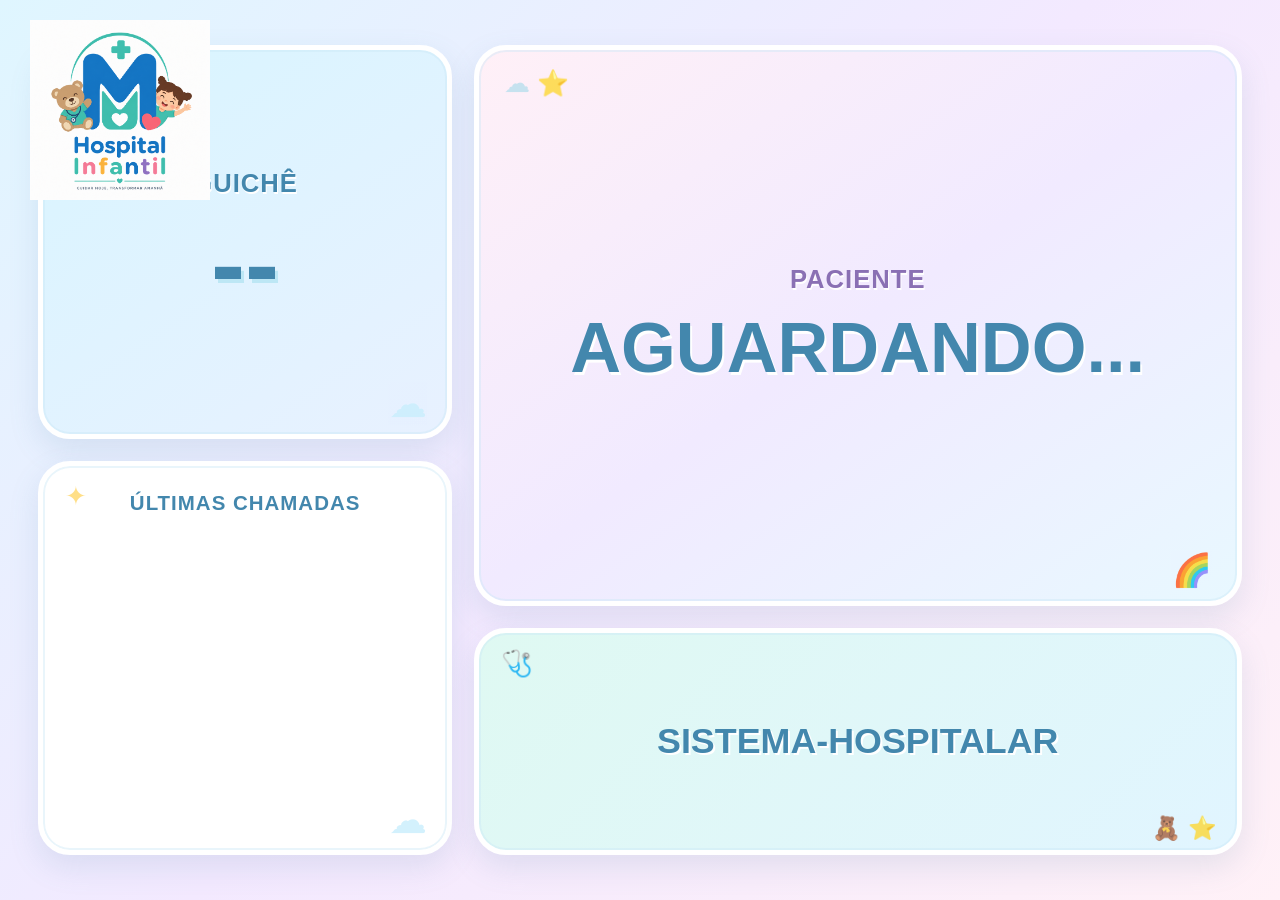
==== frontend/tv.html @ 7ad44463 "Add files via upload" ====
<!DOCTYPE html>
<html lang="en">
<head>
    <meta charset="UTF-8">
    <meta name="viewport" content="width=device-width, initial-scale=1.0">
    <title>Mídia Indor - TV</title>
    <style>

* {
    box-sizing: border-box;
    margin: 0;
    padding: 0;
    font-family: "Arial Rounded MT Bold", Arial, sans-serif;
}

body {
    background:
        radial-gradient(circle at 10% 20%, #ffffff 0 30px, transparent 31px),
        radial-gradient(circle at 90% 15%, #ffffff 0 25px, transparent 26px),
        linear-gradient(135deg, #dff6ff, #f3e9ff, #fff1f7);

    display: flex;
    justify-content: center;
    align-items: center;

    width: 100vw;
    height: 100vh;

    overflow: hidden;
}

/* =========================
   LAYOUT
========================= */

.tv-container {
    display: flex;
    width: 94vw;
    height: 90vh;
    gap: 22px;
}

.left-panel {
    display: flex;
    flex-direction: column;
    width: 35%;
    gap: 22px;
}

.right-panel {
    display: flex;
    flex-direction: column;
    width: 65%;
    gap: 22px;
}

/* =========================
   CARDS
========================= */

.box {
    position: relative;

    background: rgba(255, 255, 255, 0.96);

    border: 5px solid white;
    border-radius: 32px;

    padding: 25px;

    display: flex;
    flex-direction: column;
    justify-content: center;
    align-items: center;

    text-align: center;

    box-shadow:
        0 12px 30px rgba(86, 137, 170, 0.15),
        inset 0 0 0 2px rgba(200, 230, 245, 0.4);

    overflow: hidden;
}

/* =========================
   DECORAÇÕES
========================= */

.box::before {
    content: "✦";
    position: absolute;
    top: 15px;
    left: 22px;

    color: #ffd76a;
    font-size: 2vw;

    opacity: 0.8;
}

.box::after {
    content: "☁";
    position: absolute;
    bottom: 8px;
    right: 20px;

    color: #c9eefd;
    font-size: 3vw;

    opacity: 0.8;
}

/* =========================
   TÍTULOS
========================= */

.box-title {
    color: #4387ad;

    font-size: 2vw;
    font-weight: 900;

    text-transform: uppercase;

    margin-bottom: 15px;

    letter-spacing: 1px;

    text-shadow: 1px 2px 0 white;
}

/* =========================
   GUICHÊ
========================= */

.local-box {
    flex: 1;

    background:
        linear-gradient(
            145deg,
            #d8f5ff,
            #e8f1ff
        );
}

.local-box::before {
    content: "🧸";
    font-size: 2.5vw;
}

.local-number {
    color: #4387ad;

    font-size: 8vw;
    font-weight: 900;

    line-height: 1;

    text-shadow:
        3px 4px 0 #bde7f5;
}

.local-type {
    color: #6791a6;

    font-size: 1.8vw;
    font-weight: bold;

    margin-top: 8px;
}

/* =========================
   HISTÓRICO
========================= */

.history-box {
    flex: 1;

    justify-content: flex-start;
    align-items: stretch;

    background: #ffffff;
}

.history-box .box-title {
    font-size: 1.6vw;
    align-self: center;
}

#history-list {
    list-style: none;

    width: 100%;

    color: #557c91;

    font-size: 1.35vw;

    font-weight: bold;

    text-align: left;
}

#history-list li {
    position: relative;

    margin-bottom: 10px;

    padding: 12px 15px 12px 45px;

    border-radius: 18px;

    background: #f3faff;

    box-shadow: 0 3px 8px rgba(100, 150, 180, 0.08);
}

#history-list li::before {
    content: "⭐";

    position: absolute;

    left: 12px;
    top: 50%;

    transform: translateY(-50%);

    font-size: 1.2vw;
}

/* =========================
   PACIENTE
========================= */

.patient-box {
    flex: 3;

    background:
        linear-gradient(
            145deg,
            #fff0f7,
            #f1eaff,
            #e8f8ff
        );
}

/* balõezinhos */

.patient-box::before {
    content: "☁  ⭐";
    top: 18px;
    left: 25px;

    color: #b9dfee;
    font-size: 2vw;
}

.patient-box::after {
    content: "🌈";

    bottom: 12px;
    right: 25px;

    font-size: 2.5vw;
}

/* título */

.patient-box .box-title {
    color: #8a70b4;
}

/* nome */

.paciente-name {
    color: #4387ad;

    font-size: 5.5vw;

    font-weight: 900;

    line-height: 1.1;

    word-break: break-word;

    text-shadow:
        2px 3px 0 white;

    max-width: 95%;
}

/* =========================
   SISTEMA HOSPITALAR
========================= */

.logo-box {
    flex: 1;

    background:
        linear-gradient(
            135deg,
            #dff9f2,
            #e1f5ff
        );
}

.logo-text {
    color: #4387ad;

    font-size: 2.8vw;

    font-weight: 900;

    text-transform: uppercase;

    text-shadow:
        2px 2px 0 white;
}

.logo-box::before {
    content: "🩺";
    font-size: 2vw;
}

.logo-box::after {
    content: "🧸 ⭐";
    font-size: 1.8vw;
}

/* =========================
   ANIMAÇÃO DA CHAMADA
========================= */

@keyframes flash {

    0% {
        transform: scale(1);
    }

    30% {
        transform: scale(1.03);
    }

    60% {
        transform: scale(0.99);
    }

    100% {
        transform: scale(1);
    }
}

.flash {
    animation: flash 0.5s ease 3;
}
.logo-tv {
    position: absolute;
    top: 20px;
    left: 30px;
    z-index: 10;
}

.logo-tv img {
    width: 180px;
    height: auto;
}

      
    </style>
</head>
<body>
    
    <div class="logo-tv">
    <img src="img/logo-hospital.png" alt="Hospital Infantil">
    </div>
    <div class="tv-container">

        <div class="left-panel">

            <div class="box local-box">
                <div class="box-title" id="local-tipo">GUICHÊ</div>
                <div class="local-number" id="local-numero">--</div>
            </div>

            <div class="box history-box">
                <div class="box-title">ÚLTIMAS CHAMADAS</div>
                <ul id="history-list"></ul>
            </div>

        </div>

        <div class="right-panel">

            <div class="box patient-box">
                <div class="box-title">PACIENTE</div>
                <div class="paciente-name" id="paciente-name">
                    AGUARDANDO...
                </div>
            </div>

            <div class="box logo-box">
                <div class="logo-text">Sistema-Hospitalar</div>
            </div>

        </div>

    </div>
   
   <script>
     let ultimoId = null;
     //função para buscar a chamada atual e o historico da tv ao mesmo tempo real
     function atualizar(){
        fetch("/tv/chamada")
        .then(r => r.json())
        .then(data => {
            const chamada = data.chamada;
            const historico = data.historico || [];
        
        if(chamada){
    document.getElementById("local-tipo").innerText =
        chamada.localTipo || "GUICHÊ";

    document.getElementById("local-numero").innerText =
        chamada.localNumero || "--";

    document.getElementById("paciente-name").innerText =
        chamada.paciente || "AGUARDANDO...";

    if (chamada.id !== ultimoId) {
        ultimoId = chamada.id;

        const patientBox = document.querySelector(".patient-box");

        patientBox.classList.remove("flash");

        void patientBox.offsetWidth;

        patientBox.classList.add("flash");
    }
}


        const list = document.getElementById("history-list");
        list.innerHTML = "";
        historico.slice(0, 4).forEach(h => {
            const li = document.createElement("li");
            const tipo = h.localTipo ? h.localTipo.substring(0,4) : "GUIC";
            li.innerText = `${tipo}. ${h.localNumero} - ${h.paciente}`;
            list.appendChild(li);
        });
      })

      .catch(err => console.log("Erro ao buscar chamada:", err));
     }

     //Polling a cada 2 segundos
     atualizar();
     setInterval(atualizar, 2000);
   </script>

    
</body>
</html>
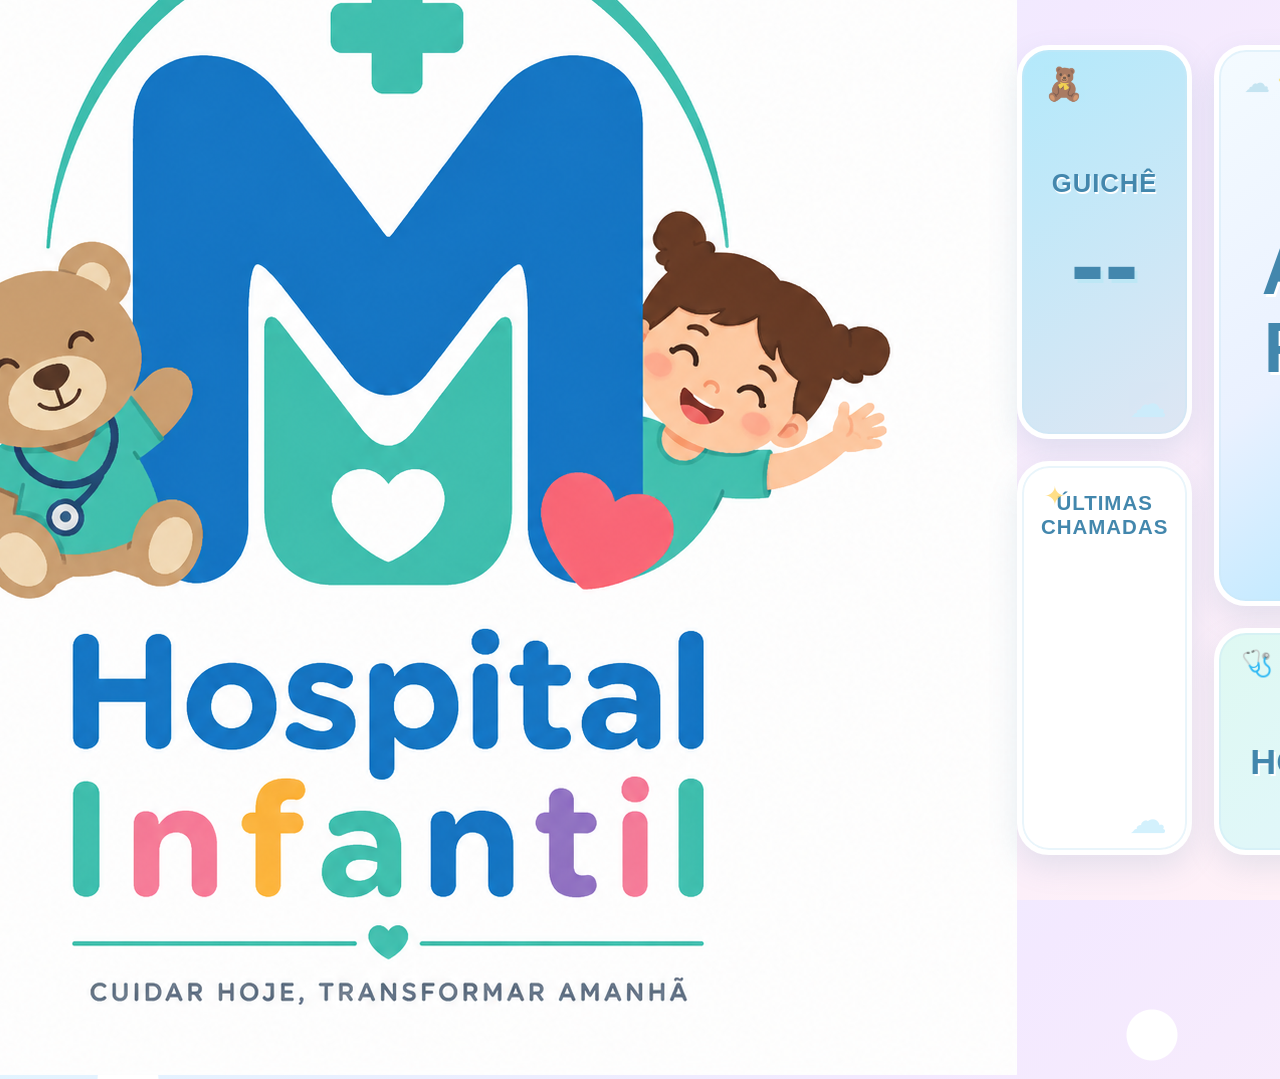
==== commit b8f5e4e9: "Update tv.html" ====
--- a/frontend/tv.html
+++ b/frontend/tv.html
@@ -139,8 +139,8 @@
     background:
         linear-gradient(
             145deg,
-            #d8f5ff,
-            #e8f1ff
+            #b3e9fb,
+            #dee6f3
         );
 }
 
@@ -239,9 +239,9 @@
     background:
         linear-gradient(
             145deg,
-            #fff0f7,
-            #f1eaff,
-            #e8f8ff
+            #f4fbff,
+            #eaf1ff,
+            #aae5ff
         );
 }
 
@@ -354,16 +354,24 @@
 .flash {
     animation: flash 0.5s ease 3;
 }
-.logo-tv {
-    position: absolute;
-    top: 20px;
-    left: 30px;
-    z-index: 10;
-}
-
-.logo-tv img {
-    width: 180px;
-    height: auto;
+.logo-text {
+    display: flex;
+    align-items: center;
+    justify-content: center;
+    gap: 15px;
+
+    color: #4387ad;
+    font-size: 2.8vw;
+    font-weight: 900;
+    text-transform: uppercase;
+
+    text-shadow: 2px 2px 0 white;
+}
+
+.logo-text img {
+    width: 90px;
+    height: 90px;
+    object-fit: contain;
 }
 
       
@@ -461,4 +469,4 @@
 
     
 </body>
-</html>+</html>
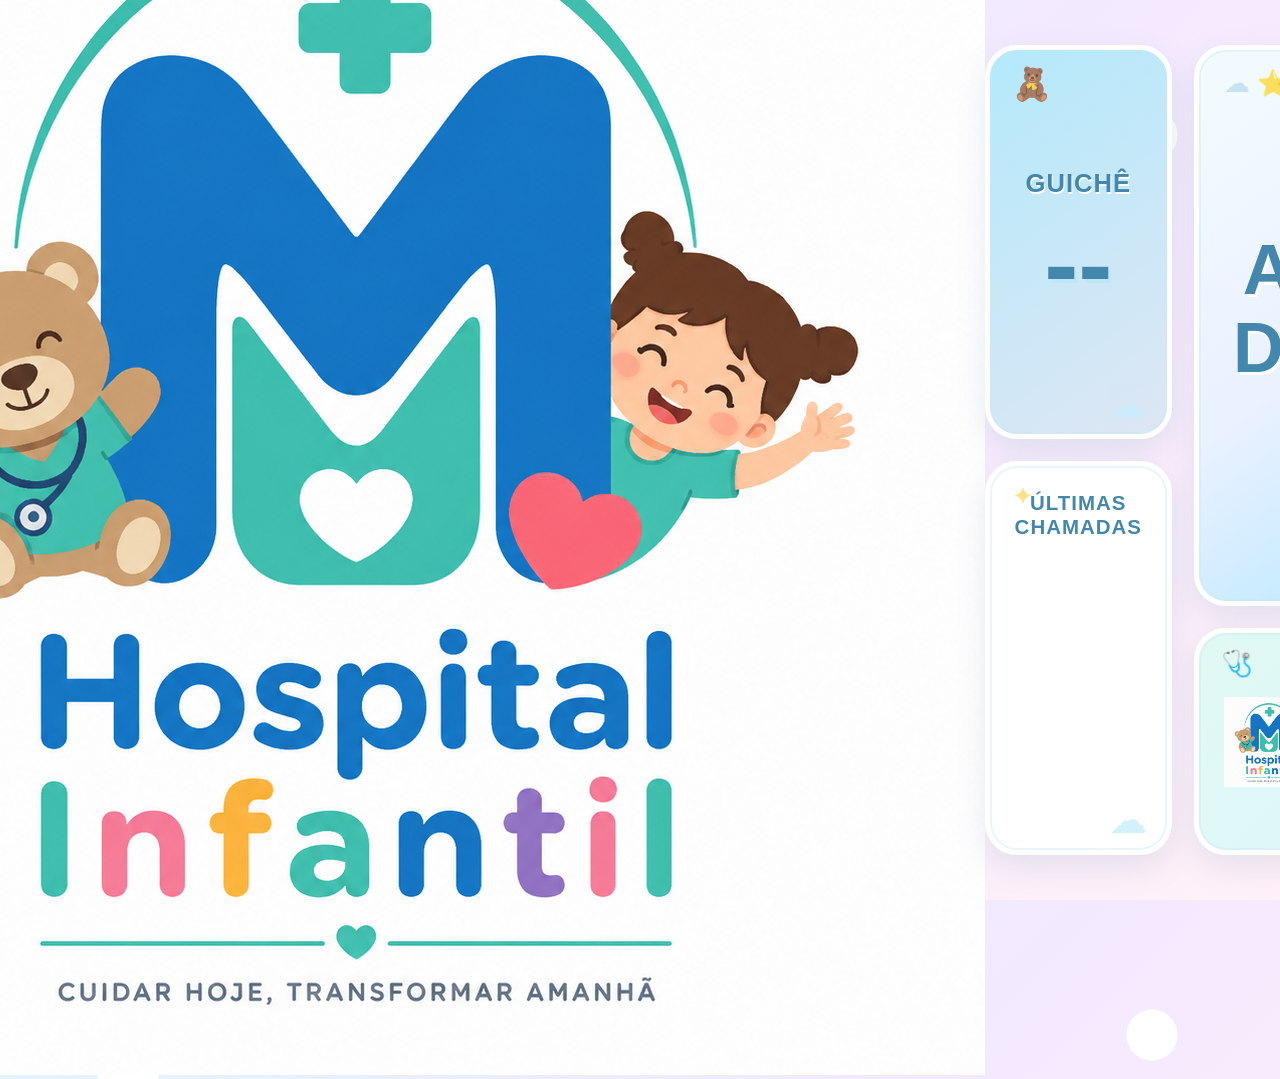
==== commit 032bf44c: "Update tv.html" ====
--- a/frontend/tv.html
+++ b/frontend/tv.html
@@ -407,9 +407,12 @@
                 </div>
             </div>
 
-            <div class="box logo-box">
-                <div class="logo-text">Sistema-Hospitalar</div>
-            </div>
+<div class="box logo-box">
+    <div class="logo-text">
+        <img src="img/logo-hospital.png" alt="Logo do Hospital">
+        <span>Hospital-Infantil M+</span>
+    </div>
+</div>
 
         </div>
 
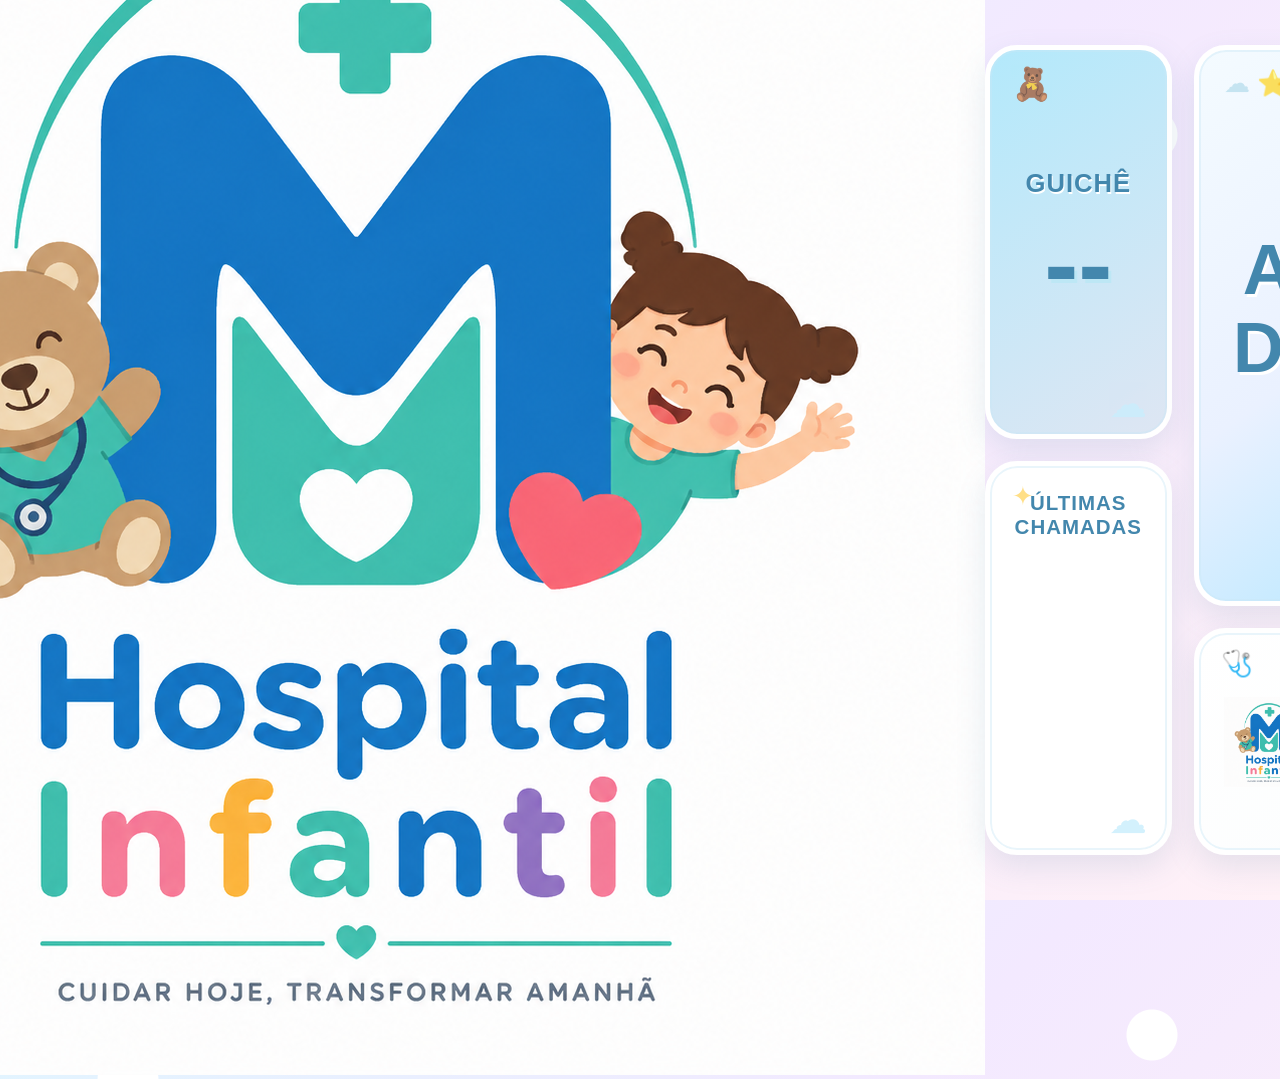
==== commit dadf769d: "Update tv.html" ====
--- a/frontend/tv.html
+++ b/frontend/tv.html
@@ -300,8 +300,8 @@
     background:
         linear-gradient(
             135deg,
-            #dff9f2,
-            #e1f5ff
+            #ffffff,
+            #fafcfd
         );
 }
 
@@ -373,6 +373,7 @@
     height: 90px;
     object-fit: contain;
 }
+
 
       
     </style>
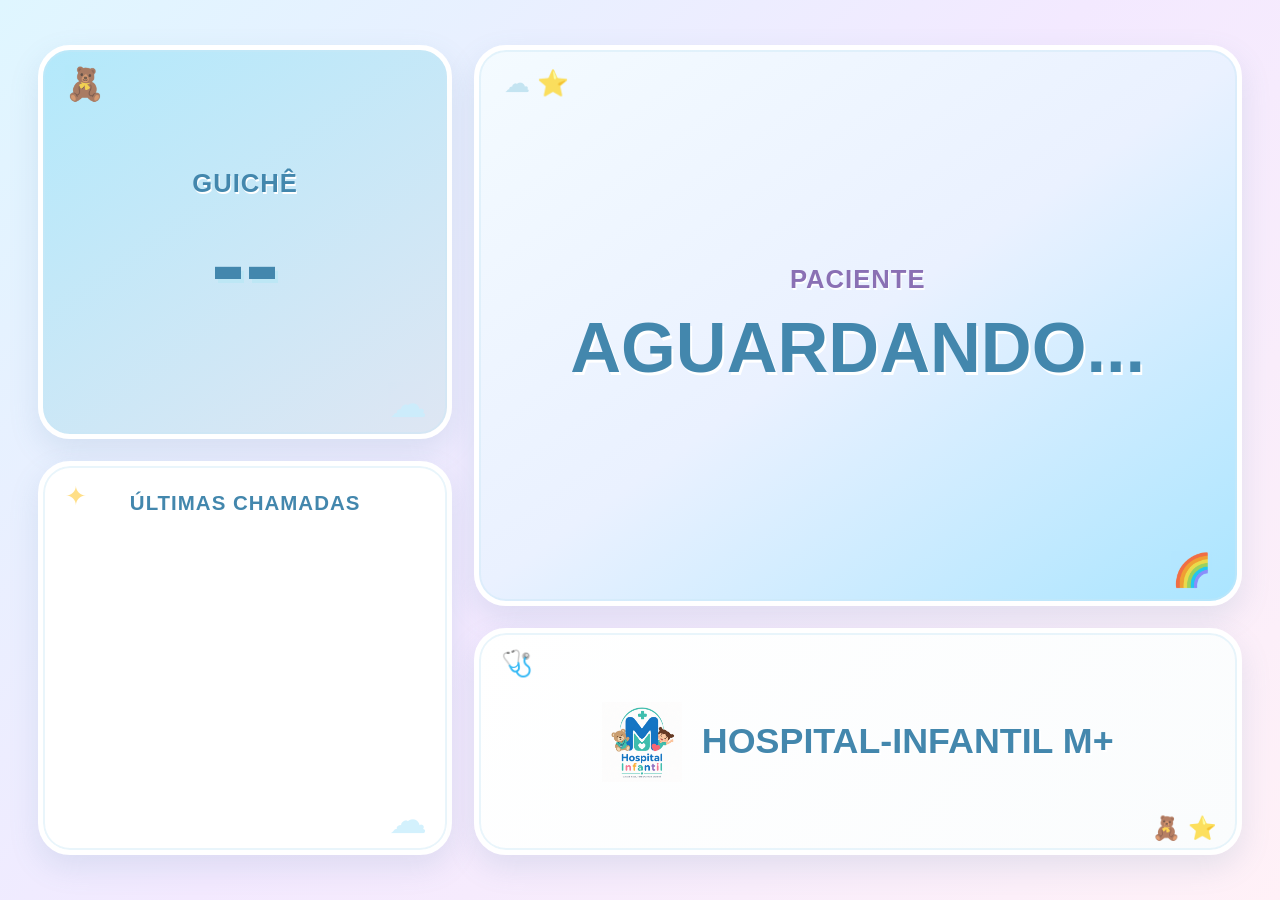
==== commit 9cfb8e99: "Update tv.html" ====
--- a/frontend/tv.html
+++ b/frontend/tv.html
@@ -1,476 +1,690 @@
 <!DOCTYPE html>
-<html lang="en">
+<html lang="pt-BR">
 <head>
     <meta charset="UTF-8">
     <meta name="viewport" content="width=device-width, initial-scale=1.0">
-    <title>Mídia Indor - TV</title>
+
+    <title>Mídia Indoor - TV</title>
+
     <style>
 
-* {
-    box-sizing: border-box;
-    margin: 0;
-    padding: 0;
-    font-family: "Arial Rounded MT Bold", Arial, sans-serif;
-}
-
-body {
-    background:
-        radial-gradient(circle at 10% 20%, #ffffff 0 30px, transparent 31px),
-        radial-gradient(circle at 90% 15%, #ffffff 0 25px, transparent 26px),
-        linear-gradient(135deg, #dff6ff, #f3e9ff, #fff1f7);
-
-    display: flex;
-    justify-content: center;
-    align-items: center;
-
-    width: 100vw;
-    height: 100vh;
-
-    overflow: hidden;
-}
-
-/* =========================
-   LAYOUT
-========================= */
-
-.tv-container {
-    display: flex;
-    width: 94vw;
-    height: 90vh;
-    gap: 22px;
-}
-
-.left-panel {
-    display: flex;
-    flex-direction: column;
-    width: 35%;
-    gap: 22px;
-}
-
-.right-panel {
-    display: flex;
-    flex-direction: column;
-    width: 65%;
-    gap: 22px;
-}
-
-/* =========================
-   CARDS
-========================= */
-
-.box {
-    position: relative;
-
-    background: rgba(255, 255, 255, 0.96);
-
-    border: 5px solid white;
-    border-radius: 32px;
-
-    padding: 25px;
-
-    display: flex;
-    flex-direction: column;
-    justify-content: center;
-    align-items: center;
-
-    text-align: center;
-
-    box-shadow:
-        0 12px 30px rgba(86, 137, 170, 0.15),
-        inset 0 0 0 2px rgba(200, 230, 245, 0.4);
-
-    overflow: hidden;
-}
-
-/* =========================
-   DECORAÇÕES
-========================= */
-
-.box::before {
-    content: "✦";
-    position: absolute;
-    top: 15px;
-    left: 22px;
-
-    color: #ffd76a;
-    font-size: 2vw;
-
-    opacity: 0.8;
-}
-
-.box::after {
-    content: "☁";
-    position: absolute;
-    bottom: 8px;
-    right: 20px;
-
-    color: #c9eefd;
-    font-size: 3vw;
-
-    opacity: 0.8;
-}
-
-/* =========================
-   TÍTULOS
-========================= */
-
-.box-title {
-    color: #4387ad;
-
-    font-size: 2vw;
-    font-weight: 900;
-
-    text-transform: uppercase;
-
-    margin-bottom: 15px;
-
-    letter-spacing: 1px;
-
-    text-shadow: 1px 2px 0 white;
-}
-
-/* =========================
-   GUICHÊ
-========================= */
-
-.local-box {
-    flex: 1;
-
-    background:
-        linear-gradient(
-            145deg,
-            #b3e9fb,
-            #dee6f3
-        );
-}
-
-.local-box::before {
-    content: "🧸";
-    font-size: 2.5vw;
-}
-
-.local-number {
-    color: #4387ad;
-
-    font-size: 8vw;
-    font-weight: 900;
-
-    line-height: 1;
-
-    text-shadow:
-        3px 4px 0 #bde7f5;
-}
-
-.local-type {
-    color: #6791a6;
-
-    font-size: 1.8vw;
-    font-weight: bold;
-
-    margin-top: 8px;
-}
-
-/* =========================
-   HISTÓRICO
-========================= */
-
-.history-box {
-    flex: 1;
-
-    justify-content: flex-start;
-    align-items: stretch;
-
-    background: #ffffff;
-}
-
-.history-box .box-title {
-    font-size: 1.6vw;
-    align-self: center;
-}
-
-#history-list {
-    list-style: none;
-
-    width: 100%;
-
-    color: #557c91;
-
-    font-size: 1.35vw;
-
-    font-weight: bold;
-
-    text-align: left;
-}
-
-#history-list li {
-    position: relative;
-
-    margin-bottom: 10px;
-
-    padding: 12px 15px 12px 45px;
-
-    border-radius: 18px;
-
-    background: #f3faff;
-
-    box-shadow: 0 3px 8px rgba(100, 150, 180, 0.08);
-}
-
-#history-list li::before {
-    content: "⭐";
-
-    position: absolute;
-
-    left: 12px;
-    top: 50%;
-
-    transform: translateY(-50%);
-
-    font-size: 1.2vw;
-}
-
-/* =========================
-   PACIENTE
-========================= */
-
-.patient-box {
-    flex: 3;
-
-    background:
-        linear-gradient(
-            145deg,
-            #f4fbff,
-            #eaf1ff,
-            #aae5ff
-        );
-}
-
-/* balõezinhos */
-
-.patient-box::before {
-    content: "☁  ⭐";
-    top: 18px;
-    left: 25px;
-
-    color: #b9dfee;
-    font-size: 2vw;
-}
-
-.patient-box::after {
-    content: "🌈";
-
-    bottom: 12px;
-    right: 25px;
-
-    font-size: 2.5vw;
-}
-
-/* título */
-
-.patient-box .box-title {
-    color: #8a70b4;
-}
-
-/* nome */
-
-.paciente-name {
-    color: #4387ad;
-
-    font-size: 5.5vw;
-
-    font-weight: 900;
-
-    line-height: 1.1;
-
-    word-break: break-word;
-
-    text-shadow:
-        2px 3px 0 white;
-
-    max-width: 95%;
-}
-
-/* =========================
-   SISTEMA HOSPITALAR
-========================= */
-
-.logo-box {
-    flex: 1;
-
-    background:
-        linear-gradient(
-            135deg,
-            #ffffff,
-            #fafcfd
-        );
-}
-
-.logo-text {
-    color: #4387ad;
-
-    font-size: 2.8vw;
-
-    font-weight: 900;
-
-    text-transform: uppercase;
-
-    text-shadow:
-        2px 2px 0 white;
-}
-
-.logo-box::before {
-    content: "🩺";
-    font-size: 2vw;
-}
-
-.logo-box::after {
-    content: "🧸 ⭐";
-    font-size: 1.8vw;
-}
-
-/* =========================
-   ANIMAÇÃO DA CHAMADA
-========================= */
-
-@keyframes flash {
-
-    0% {
-        transform: scale(1);
-    }
-
-    30% {
-        transform: scale(1.03);
-    }
-
-    60% {
-        transform: scale(0.99);
-    }
-
-    100% {
-        transform: scale(1);
-    }
-}
-
-.flash {
-    animation: flash 0.5s ease 3;
-}
-.logo-text {
-    display: flex;
-    align-items: center;
-    justify-content: center;
-    gap: 15px;
-
-    color: #4387ad;
-    font-size: 2.8vw;
-    font-weight: 900;
-    text-transform: uppercase;
-
-    text-shadow: 2px 2px 0 white;
-}
-
-.logo-text img {
-    width: 90px;
-    height: 90px;
-    object-fit: contain;
-}
-
-
-      
+        * {
+            box-sizing: border-box;
+            margin: 0;
+            padding: 0;
+            font-family: "Arial Rounded MT Bold", Arial, sans-serif;
+        }
+
+        body {
+            background:
+                radial-gradient(
+                    circle at 10% 20%,
+                    #ffffff 0 30px,
+                    transparent 31px
+                ),
+                radial-gradient(
+                    circle at 90% 15%,
+                    #ffffff 0 25px,
+                    transparent 26px
+                ),
+                linear-gradient(
+                    135deg,
+                    #dff6ff,
+                    #f3e9ff,
+                    #fff1f7
+                );
+
+            display: flex;
+            justify-content: center;
+            align-items: center;
+
+            width: 100vw;
+            height: 100vh;
+
+            overflow: hidden;
+        }
+
+
+        /* =========================
+           LAYOUT
+        ========================= */
+
+        .tv-container {
+            display: flex;
+
+            width: 94vw;
+            height: 90vh;
+
+            gap: 22px;
+        }
+
+        .left-panel {
+            display: flex;
+            flex-direction: column;
+
+            width: 35%;
+
+            gap: 22px;
+        }
+
+        .right-panel {
+            display: flex;
+            flex-direction: column;
+
+            width: 65%;
+
+            gap: 22px;
+        }
+
+
+        /* =========================
+           CARDS
+        ========================= */
+
+        .box {
+            position: relative;
+
+            background: rgba(255, 255, 255, 0.96);
+
+            border: 5px solid white;
+
+            border-radius: 32px;
+
+            padding: 25px;
+
+            display: flex;
+            flex-direction: column;
+
+            justify-content: center;
+            align-items: center;
+
+            text-align: center;
+
+            box-shadow:
+                0 12px 30px rgba(86, 137, 170, 0.15),
+                inset 0 0 0 2px rgba(200, 230, 245, 0.4);
+
+            overflow: hidden;
+        }
+
+
+        /* =========================
+           DECORAÇÕES
+        ========================= */
+
+        .box::before {
+            content: "✦";
+
+            position: absolute;
+
+            top: 15px;
+            left: 22px;
+
+            color: #ffd76a;
+
+            font-size: 2vw;
+
+            opacity: 0.8;
+        }
+
+        .box::after {
+            content: "☁";
+
+            position: absolute;
+
+            bottom: 8px;
+            right: 20px;
+
+            color: #c9eefd;
+
+            font-size: 3vw;
+
+            opacity: 0.8;
+        }
+
+
+        /* =========================
+           TÍTULOS
+        ========================= */
+
+        .box-title {
+            color: #4387ad;
+
+            font-size: 2vw;
+
+            font-weight: 900;
+
+            text-transform: uppercase;
+
+            margin-bottom: 15px;
+
+            letter-spacing: 1px;
+
+            text-shadow: 1px 2px 0 white;
+        }
+
+
+        /* =========================
+           GUICHÊ
+        ========================= */
+
+        .local-box {
+            flex: 1;
+
+            background:
+                linear-gradient(
+                    145deg,
+                    #b3e9fb,
+                    #dee6f3
+                );
+        }
+
+        .local-box::before {
+            content: "🧸";
+
+            font-size: 2.5vw;
+        }
+
+        .local-number {
+            color: #4387ad;
+
+            font-size: 8vw;
+
+            font-weight: 900;
+
+            line-height: 1;
+
+            text-shadow:
+                3px 4px 0 #bde7f5;
+        }
+
+        .local-type {
+            color: #6791a6;
+
+            font-size: 1.8vw;
+
+            font-weight: bold;
+
+            margin-top: 8px;
+        }
+
+
+        /* =========================
+           HISTÓRICO
+        ========================= */
+
+        .history-box {
+            flex: 1;
+
+            justify-content: flex-start;
+
+            align-items: stretch;
+
+            background: #ffffff;
+        }
+
+        .history-box .box-title {
+            font-size: 1.6vw;
+
+            align-self: center;
+        }
+
+        #history-list {
+            list-style: none;
+
+            width: 100%;
+
+            color: #557c91;
+
+            font-size: 1.35vw;
+
+            font-weight: bold;
+
+            text-align: left;
+        }
+
+        #history-list li {
+            position: relative;
+
+            margin-bottom: 10px;
+
+            padding: 12px 15px 12px 45px;
+
+            border-radius: 18px;
+
+            background: #f3faff;
+
+            box-shadow:
+                0 3px 8px rgba(100, 150, 180, 0.08);
+        }
+
+        #history-list li::before {
+            content: "⭐";
+
+            position: absolute;
+
+            left: 12px;
+            top: 50%;
+
+            transform: translateY(-50%);
+
+            font-size: 1.2vw;
+        }
+
+
+        /* =========================
+           PACIENTE
+        ========================= */
+
+        .patient-box {
+            flex: 3;
+
+            background:
+                linear-gradient(
+                    145deg,
+                    #f4fbff,
+                    #eaf1ff,
+                    #aae5ff
+                );
+        }
+
+        .patient-box::before {
+            content: "☁  ⭐";
+
+            top: 18px;
+            left: 25px;
+
+            color: #b9dfee;
+
+            font-size: 2vw;
+        }
+
+        .patient-box::after {
+            content: "🌈";
+
+            bottom: 12px;
+            right: 25px;
+
+            font-size: 2.5vw;
+        }
+
+        .patient-box .box-title {
+            color: #8a70b4;
+        }
+
+        .paciente-name {
+            color: #4387ad;
+
+            font-size: 5.5vw;
+
+            font-weight: 900;
+
+            line-height: 1.1;
+
+            word-break: break-word;
+
+            max-width: 95%;
+
+            text-shadow:
+                2px 3px 0 white;
+        }
+
+
+        /* =========================
+           SISTEMA HOSPITALAR / LOGO
+        ========================= */
+
+        .logo-box {
+            flex: 1;
+
+            background:
+                linear-gradient(
+                    135deg,
+                    #ffffff,
+                    #fafcfd
+                );
+
+            display: flex;
+
+            align-items: center;
+            justify-content: center;
+        }
+
+        .logo-box::before {
+            content: "🩺";
+
+            font-size: 2vw;
+        }
+
+        .logo-box::after {
+            content: "🧸 ⭐";
+
+            font-size: 1.8vw;
+        }
+
+        .logo-text {
+            display: flex;
+
+            align-items: center;
+            justify-content: center;
+
+            gap: 20px;
+
+            width: 100%;
+
+            color: #4387ad;
+
+            font-size: 2.8vw;
+
+            font-weight: 900;
+
+            text-transform: uppercase;
+
+            text-shadow:
+                2px 2px 0 white;
+        }
+
+        .logo-text img {
+            width: 80px;
+            height: 80px;
+
+            object-fit: contain;
+            object-position: center;
+
+            flex-shrink: 0;
+        }
+
+        .logo-text span {
+            white-space: nowrap;
+        }
+
+
+        /* =========================
+           ANIMAÇÃO DA CHAMADA
+        ========================= */
+
+        @keyframes flash {
+
+            0% {
+                transform: scale(1);
+            }
+
+            30% {
+                transform: scale(1.03);
+            }
+
+            60% {
+                transform: scale(0.99);
+            }
+
+            100% {
+                transform: scale(1);
+            }
+        }
+
+        .flash {
+            animation: flash 0.5s ease 3;
+        }
+
+
+        /* =========================
+           RESPONSIVIDADE
+        ========================= */
+
+        @media (max-width: 900px) {
+
+            .tv-container {
+                width: 96vw;
+                height: 94vh;
+
+                gap: 12px;
+            }
+
+            .left-panel,
+            .right-panel {
+                gap: 12px;
+            }
+
+            .box {
+                border-radius: 24px;
+                border-width: 4px;
+                padding: 18px;
+            }
+
+            .logo-text {
+                gap: 10px;
+                font-size: 2.4vw;
+            }
+
+            .logo-text img {
+                width: 60px;
+                height: 60px;
+            }
+        }
+
     </style>
 </head>
+
 <body>
-    
-    <div class="logo-tv">
-    <img src="img/logo-hospital.png" alt="Hospital Infantil">
-    </div>
+
     <div class="tv-container">
 
+        <!-- =========================
+             PAINEL ESQUERDO
+        ========================== -->
+
         <div class="left-panel">
 
+            <!-- GUICHÊ -->
+
             <div class="box local-box">
-                <div class="box-title" id="local-tipo">GUICHÊ</div>
-                <div class="local-number" id="local-numero">--</div>
+
+                <div
+                    class="box-title"
+                    id="local-tipo"
+                >
+                    GUICHÊ
+                </div>
+
+                <div
+                    class="local-number"
+                    id="local-numero"
+                >
+                    --
+                </div>
+
             </div>
 
+
+            <!-- HISTÓRICO -->
+
             <div class="box history-box">
-                <div class="box-title">ÚLTIMAS CHAMADAS</div>
+
+                <div class="box-title">
+                    ÚLTIMAS CHAMADAS
+                </div>
+
                 <ul id="history-list"></ul>
+
             </div>
 
         </div>
 
+
+        <!-- =========================
+             PAINEL DIREITO
+        ========================== -->
+
         <div class="right-panel">
 
+            <!-- PACIENTE -->
+
             <div class="box patient-box">
-                <div class="box-title">PACIENTE</div>
-                <div class="paciente-name" id="paciente-name">
+
+                <div class="box-title">
+                    PACIENTE
+                </div>
+
+                <div
+                    class="paciente-name"
+                    id="paciente-name"
+                >
                     AGUARDANDO...
                 </div>
+
             </div>
 
-<div class="box logo-box">
-    <div class="logo-text">
-        <img src="img/logo-hospital.png" alt="Logo do Hospital">
-        <span>Hospital-Infantil M+</span>
+
+            <!-- LOGO -->
+
+            <div class="box logo-box">
+
+                <div class="logo-text">
+
+                    <img
+                        src="img/logo-hospital.png"
+                        alt="Logo do Hospital"
+                    >
+
+                    <span>
+                        Hospital-Infantil M+
+                    </span>
+
+                </div>
+
+            </div>
+
+        </div>
+
     </div>
-</div>
-
-        </div>
-
-    </div>
-   
-   <script>
-     let ultimoId = null;
-     //função para buscar a chamada atual e o historico da tv ao mesmo tempo real
-     function atualizar(){
-        fetch("/tv/chamada")
-        .then(r => r.json())
-        .then(data => {
-            const chamada = data.chamada;
-            const historico = data.historico || [];
-        
-        if(chamada){
-    document.getElementById("local-tipo").innerText =
-        chamada.localTipo || "GUICHÊ";
-
-    document.getElementById("local-numero").innerText =
-        chamada.localNumero || "--";
-
-    document.getElementById("paciente-name").innerText =
-        chamada.paciente || "AGUARDANDO...";
-
-    if (chamada.id !== ultimoId) {
-        ultimoId = chamada.id;
-
-        const patientBox = document.querySelector(".patient-box");
-
-        patientBox.classList.remove("flash");
-
-        void patientBox.offsetWidth;
-
-        patientBox.classList.add("flash");
-    }
-}
-
-
-        const list = document.getElementById("history-list");
-        list.innerHTML = "";
-        historico.slice(0, 4).forEach(h => {
-            const li = document.createElement("li");
-            const tipo = h.localTipo ? h.localTipo.substring(0,4) : "GUIC";
-            li.innerText = `${tipo}. ${h.localNumero} - ${h.paciente}`;
-            list.appendChild(li);
-        });
-      })
-
-      .catch(err => console.log("Erro ao buscar chamada:", err));
-     }
-
-     //Polling a cada 2 segundos
-     atualizar();
-     setInterval(atualizar, 2000);
-   </script>
-
-    
+
+
+    <script>
+
+        let ultimoId = null;
+
+
+        // ==========================================
+        // BUSCA A CHAMADA ATUAL E O HISTÓRICO
+        // ==========================================
+
+        function atualizar() {
+
+            fetch("/tv/chamada")
+
+                .then(r => r.json())
+
+                .then(data => {
+
+                    const chamada = data.chamada;
+
+                    const historico = data.historico || [];
+
+
+                    // ==========================================
+                    // CHAMADA ATUAL
+                    // ==========================================
+
+                    if (chamada) {
+
+                        document.getElementById("local-tipo").innerText =
+                            chamada.localTipo || "GUICHÊ";
+
+
+                        document.getElementById("local-numero").innerText =
+                            chamada.localNumero || "--";
+
+
+                        document.getElementById("paciente-name").innerText =
+                            chamada.paciente || "AGUARDANDO...";
+
+
+                        // ==========================================
+                        // ANIMAÇÃO QUANDO FOR UMA NOVA CHAMADA
+                        // ==========================================
+
+                        if (chamada.id !== ultimoId) {
+
+                            ultimoId = chamada.id;
+
+
+                            const patientBox =
+                                document.querySelector(".patient-box");
+
+
+                            patientBox.classList.remove("flash");
+
+
+                            // Força o navegador a reiniciar a animação
+                            void patientBox.offsetWidth;
+
+
+                            patientBox.classList.add("flash");
+                        }
+                    }
+
+
+                    // ==========================================
+                    // HISTÓRICO
+                    // ==========================================
+
+                    const list =
+                        document.getElementById("history-list");
+
+
+                    list.innerHTML = "";
+
+
+                    historico
+                        .slice(0, 4)
+                        .forEach(h => {
+
+                            const li =
+                                document.createElement("li");
+
+
+                            const tipo =
+                                h.localTipo
+                                    ? h.localTipo.substring(0, 4)
+                                    : "GUIC";
+
+
+                            li.innerText =
+                                `${tipo}. ${h.localNumero} - ${h.paciente}`;
+
+
+                            list.appendChild(li);
+
+                        });
+
+                })
+
+                .catch(err =>
+                    console.log(
+                        "Erro ao buscar chamada:",
+                        err
+                    )
+                );
+        }
+
+
+        // ==========================================
+        // ATUALIZA IMEDIATAMENTE
+        // ==========================================
+
+        atualizar();
+
+
+        // ==========================================
+        // ATUALIZA A CADA 2 SEGUNDOS
+        // ==========================================
+
+        setInterval(
+            atualizar,
+            2000
+        );
+
+    </script>
+
 </body>
 </html>
